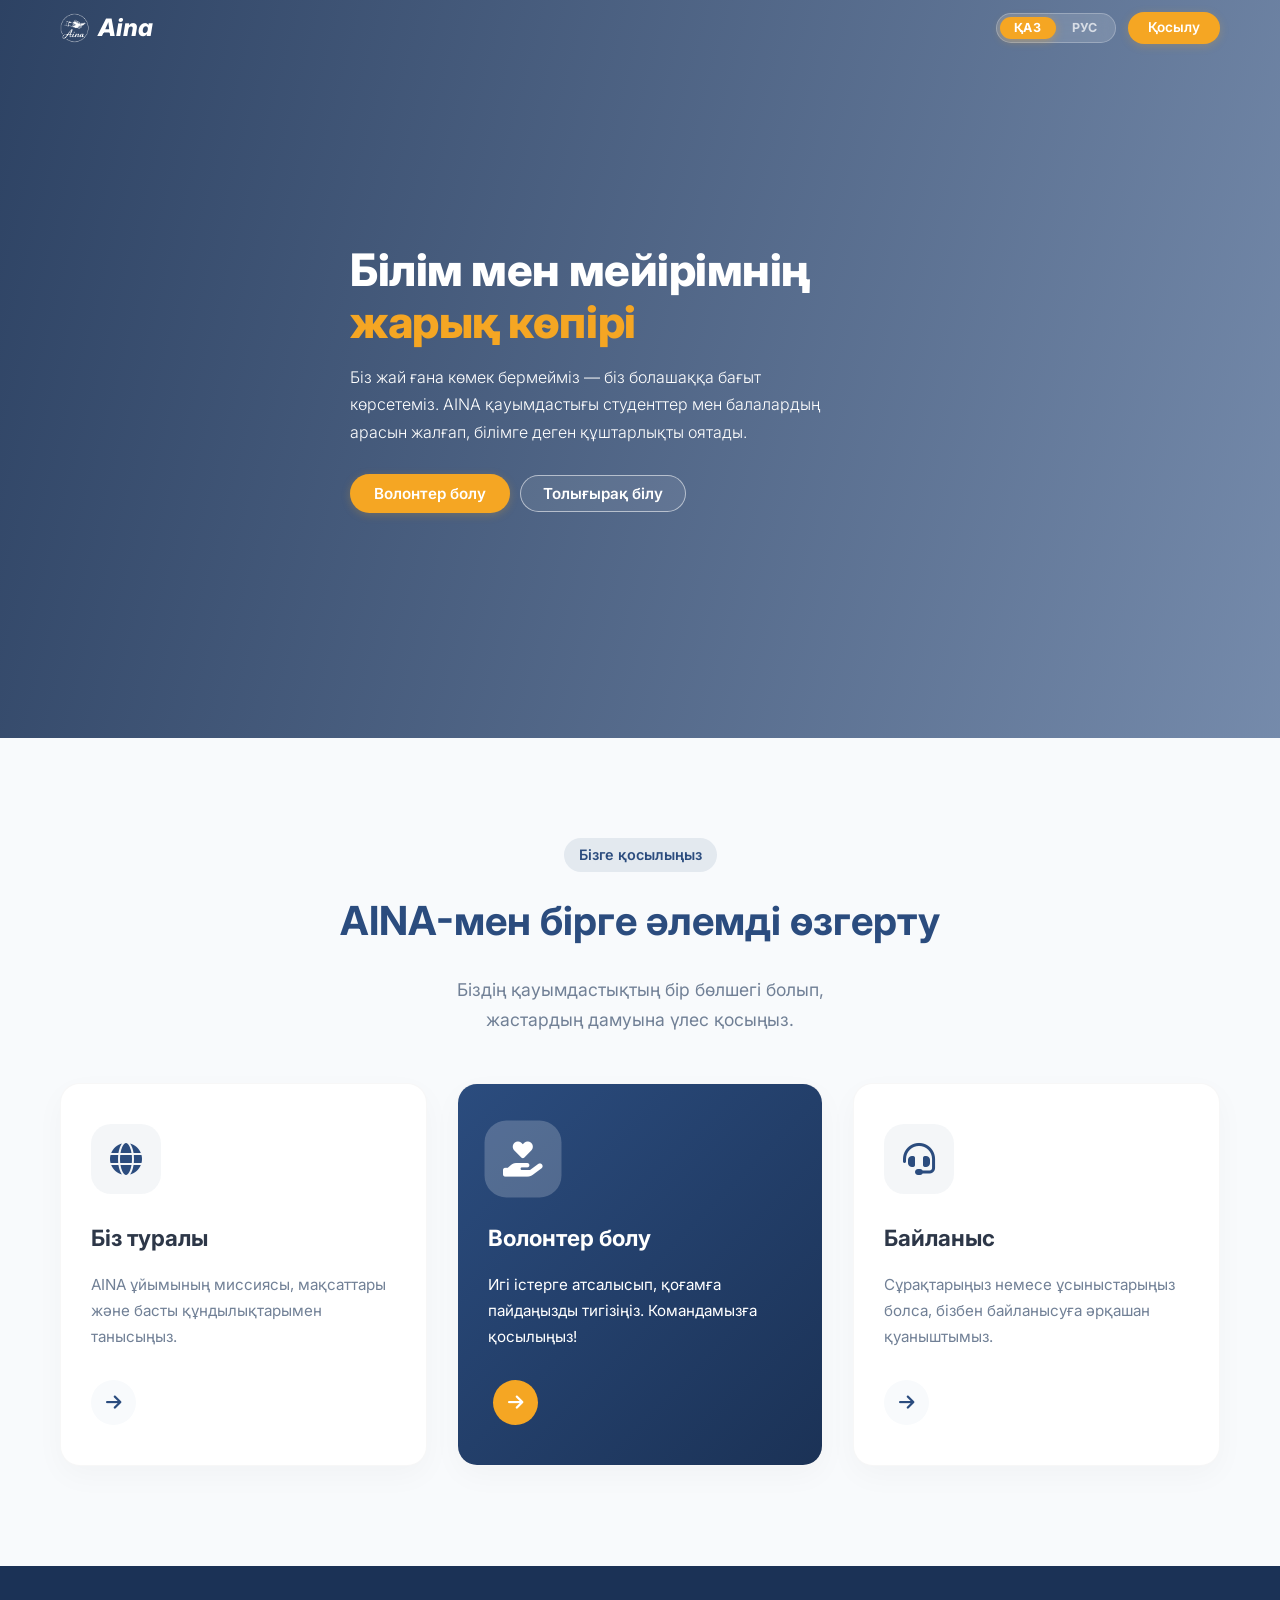
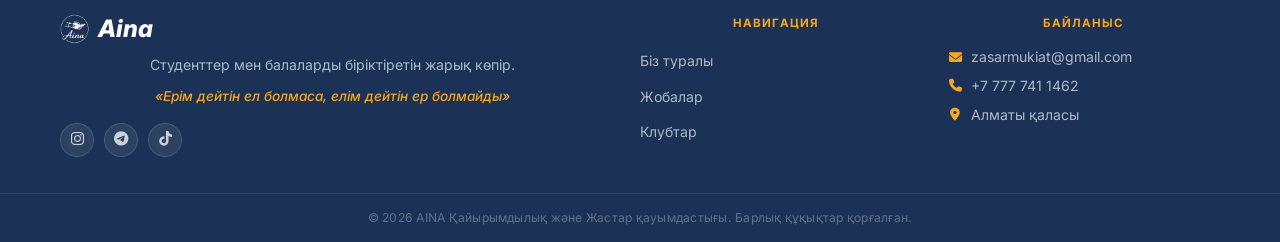
==== index.html @ e593cd96 "Add files via upload" ====
<!DOCTYPE html>
<html lang="kk">

<head>
    <meta charset="UTF-8">
    <meta name="viewport" content="width=device-width, initial-scale=1.0">
    <title>AINA | Білім мен мейірімнің жарық көпірі</title>
    <link rel="icon" type="image/png" href="aina_logo_nobg.png">
    <link rel="preconnect" href="https://fonts.googleapis.com">
    <link rel="preconnect" href="https://fonts.gstatic.com" crossorigin>
    <link href="https://fonts.googleapis.com/css2?family=Inter:wght@300;400;500;600;700;800&display=swap"
        rel="stylesheet">
    <link rel="stylesheet" href="https://cdnjs.cloudflare.com/ajax/libs/font-awesome/6.4.0/css/all.min.css">
    <link rel="stylesheet" href="style.css">
</head>

<body>

    <!-- Navbar -->
    <nav class="navbar" id="navbar">
        <div class="container nav-content">
            <a href="#" class="logo">
                <img src="aina_logo_nobg.png" alt="AINA Logo" class="logo-img">
                <span class="logo-text">Aina</span>
            </a>

            <div class="nav-actions">
                <!-- Language Switcher -->
                <div class="lang-switcher">
                    <button class="lang-btn active" data-lang="kk">ҚАЗ</button>
                    <button class="lang-btn" data-lang="ru">РУС</button>
                </div>
                <a href="join.html" class="btn btn-primary" data-i18n="nav.join_btn">Қосылу</a>
            </div>
        </div>
    </nav>

    <!-- Hero Section -->
    <header class="hero" id="home">
        <div class="hero-overlay"></div>
        <div class="container hero-content">
            <h1 class="hero-title fade-in-up" data-i18n="index.hero_title">Білім мен мейірімнің <br> <span class="highlight">жарық көпірі</span></h1>
            <p class="hero-subtitle fade-in-up delay-1" data-i18n="index.hero_subtitle">Біз жай ғана көмек бермейміз — біз болашаққа бағыт көрсетеміз.
                AINA қауымдастығы студенттер мен балалардың арасын жалғап, білімге деген құштарлықты оятады.</p>
            <div class="hero-buttons fade-in-up delay-2">
                <a href="join.html" class="btn btn-primary btn-lg" data-i18n="index.hero_btn1">Волонтер болу</a>
                <a href="about.html" class="btn btn-outline btn-lg" data-i18n="index.hero_btn2">Толығырақ білу</a>
            </div>
        </div>
    </header>

    <!-- Main Features / Navigation Section -->
    <section class="features-section animate-on-scroll">
        <div class="container">
            <div class="section-header text-center mb-5">
                <span class="section-badge" data-i18n="index.section_badge">Бізге қосылыңыз</span>
                <h2 class="section-title" data-i18n="index.section_title">AINA-мен бірге әлемді өзгерту</h2>
                <p class="section-subtitle" data-i18n="index.section_subtitle">Біздің қауымдастықтың бір бөлшегі болып, жастардың дамуына үлес қосыңыз.</p>
            </div>
            
            <div class="cta-grid">
                <a href="about.html" class="cta-card-modern">
                    <div class="cta-modern-icon">
                        <i class="fa-solid fa-globe"></i>
                    </div>
                    <div class="cta-modern-content">
                        <h3 data-i18n="index.card1_title">Біз туралы</h3>
                        <p data-i18n="index.card1_desc">AINA ұйымының миссиясы, мақсаттары және басты құндылықтарымен танысыңыз.</p>
                    </div>
                    <div class="cta-modern-arrow">
                        <i class="fa-solid fa-arrow-right"></i>
                    </div>
                </a>

                <a href="join.html" class="cta-card-modern active">
                    <div class="cta-modern-icon">
                        <i class="fa-solid fa-hand-holding-heart"></i>
                    </div>
                    <div class="cta-modern-content">
                        <h3 data-i18n="index.card2_title">Волонтер болу</h3>
                        <p data-i18n="index.card2_desc">Игі істерге атсалысып, қоғамға пайдаңызды тигізіңіз. Командамызға қосылыңыз!</p>
                    </div>
                    <div class="cta-modern-arrow">
                        <i class="fa-solid fa-arrow-right"></i>
                    </div>
                </a>

                <a href="contact.html" class="cta-card-modern">
                    <div class="cta-modern-icon">
                        <i class="fa-solid fa-headset"></i>
                    </div>
                    <div class="cta-modern-content">
                        <h3 data-i18n="index.card3_title">Байланыс</h3>
                        <p data-i18n="index.card3_desc">Сұрақтарыңыз немесе ұсыныстарыңыз болса, бізбен байланысуға әрқашан қуаныштымыз.</p>
                    </div>
                    <div class="cta-modern-arrow">
                        <i class="fa-solid fa-arrow-right"></i>
                    </div>
                </a>
            </div>
        </div>
    </section>



    <!-- Site Footer -->
    <footer class="site-footer animate-on-scroll">
        <div class="container">
            <div class="site-footer-grid">
                <!-- Brand -->
                <div class="sf-brand">
                    <a href="index.html" class="logo">
                        <img src="aina_logo_nobg.png" alt="AINA Logo" class="logo-img" style="filter: brightness(0) invert(1);">
                        <span class="logo-text">Aina</span>
                    </a>
                    <p class="sf-desc" data-i18n="footer.desc">Студенттер мен балаларды біріктіретін жарық көпір.</p>
                    <p class="sf-motto" data-i18n="footer.motto">«Ерім дейтін ел болмаса, елім дейтін ер болмайды»</p>
                    <div class="sf-socials">
                        <a href="https://www.instagram.com/aina.narxoz/" class="sf-social-btn" target="_blank" aria-label="Instagram"><i class="fa-brands fa-instagram"></i></a>
                        <a href="https://t.me/aina_narxoz" class="sf-social-btn" target="_blank" aria-label="Telegram"><i class="fa-brands fa-telegram"></i></a>
                        <a href="#" class="sf-social-btn" target="_blank" aria-label="TikTok"><i class="fa-brands fa-tiktok"></i></a>
                    </div>
                </div>
                <!-- Navigation -->
                <div class="sf-nav">
                    <p class="sf-col-title" data-i18n="footer.nav_title">Навигация</p>
                    <ul class="sf-links">
                        <li><a href="about.html" data-i18n="footer.about">Біз туралы</a></li>
                        <li><a href="about.html#projects" data-i18n="footer.projects">Жобалар</a></li>
                        <li><a href="about.html#clubs" data-i18n="footer.clubs">Клубтар</a></li>
                    </ul>
                </div>
                <!-- Contact -->
                <div class="sf-contact">
                    <p class="sf-col-title" data-i18n="footer.contact_title">Байланыс</p>
                    <ul class="sf-contact-list">
                        <li><i class="fa-solid fa-envelope"></i><a href="mailto:zasarmukiat@gmail.com">zasarmukiat@gmail.com</a></li>
                        <li><i class="fa-solid fa-phone"></i><a href="tel:+77777411462">+7 777 741 1462</a></li>
                        <li><i class="fa-solid fa-location-dot"></i><span data-i18n="footer.city">Алматы қаласы</span></li>
                    </ul>
                </div>
            </div>
        </div>
        <div class="site-footer-bottom">
            <div class="container">
                <p data-i18n="footer.copyright">© 2026 AINA Қайырымдылық және Жастар қауымдастығы. Барлық құқықтар қорғалған.</p>
            </div>
        </div>
    </footer>

    <!-- Scripts -->
    <script src="i18n.js"></script>
    <script src="script.js"></script>
</body>

</html>
---- style.css ----
/* --- АЙНЫМАЛЫЛАР (VARIABLES) --- */
:root {
    /* Түстер / Colors */
    --primary-color: #2b4c7e;
    /* Логотиптің қою көк түсі / Dark Blue */
    --primary-light: #3f66a3;
    --primary-dark: #1b3256;

    --accent-color: #f5a623;
    /* Үміт пен Жарық түсі / Golden/Yellow */
    --accent-hover: #e0961d;

    --text-dark: #2d3748;
    --text-muted: #718096;
    --text-light: #f7fafc;

    --bg-white: #ffffff;
    --bg-light: #f8fafc;
    --bg-dark: #1a202c;

    /* Шрифтер / Typography */
    --font-main: 'Inter', sans-serif;

    /* Анимациялар / Transitions */
    --transition-fast: 0.2s ease-in-out;
    --transition-normal: 0.3s ease-in-out;
    --transition-slow: 0.5s ease-in-out;

    /* Көлеңкелер / Shadows */
    --shadow-sm: 0 2px 4px rgba(0, 0, 0, 0.05);
    --shadow-md: 0 4px 6px rgba(0, 0, 0, 0.07);
    --shadow-lg: 0 10px 15px rgba(0, 0, 0, 0.1);
    --shadow-glow: 0 0 20px rgba(245, 166, 35, 0.3);
}

/* --- НЕГІЗГІ БАПТАУЛАР (BASE STYLES) --- */
* {
    margin: 0;
    padding: 0;
    box-sizing: border-box;
}

html {
    scroll-behavior: smooth;
}

body {
    font-family: var(--font-main);
    color: var(--text-dark);
    background-color: var(--bg-white);
    line-height: 1.7;
    overflow-x: hidden;
}

/* --- ТИПОГРАФИКА ЖӘНЕ АБЗАЦТАР (TYPOGRAPHY) --- */
/* Base p: minimal. Typography is scoped per section below. */
p {
    margin-bottom: 1.2rem;
    line-height: 1.7;
}

/* Scoped editorial typography — mini-hero and section subtitles only */
.mini-hero-subtitle,
.section-subtitle {
    text-indent: 0;
    text-align: center;
    max-width: 600px;
    margin-left: auto;
    margin-right: auto;
    hyphens: manual;
}

/* About story body copy — scoped to the text column only */
.about-text>p {
    text-indent: 1.5rem;
    text-align: justify;
    hyphens: auto;
    max-width: 65ch;
    margin-left: 0;
    margin-right: auto;
}

/* Investors left-column copy */
.investors-text>p {
    text-indent: 1.5rem;
    text-align: justify;
    hyphens: auto;
    max-width: 65ch;
    margin-left: 0;
    margin-right: auto;
}

/* Card text: always clean, centered, no indent */
.value-card p,
.project-card p,
.club-feature p,
.stat-box p,
.motto-box p,
.role-card p,
.site-footer p,
.site-footer-bottom p {
    text-indent: 0;
    text-align: center;
    max-width: none;
    margin-left: 0;
    margin-right: 0;
    hyphens: manual;
}

/* --- ЕРЕКШЕЛІКТЕР (TYPOGRAPHY EXCEPTIONS) --- */

a {
    text-decoration: none;
    color: inherit;
    transition: var(--transition-normal);
}

ul {
    list-style: none;
}

/* --- КОНТЕЙНЕР ЖӘНЕ УТИЛИТАЛАР --- */
.container {
    width: 100%;
    max-width: 1200px;
    margin: 0 auto;
    padding: 0 20px;
}

.text-center {
    text-align: center;
}

.text-white {
    color: white !important;
}

.mt-3 {
    margin-top: 1rem;
}

.mt-4 {
    margin-top: 1.5rem;
}

.mt-5 {
    margin-top: 3rem;
}

.mb-3 {
    margin-bottom: 1rem;
}

.mb-4 {
    margin-bottom: 1.5rem;
}

.pt-5 {
    padding-top: 4rem;
}

.pb-5 {
    padding-bottom: 4rem;
}

.d-flex {
    display: flex;
}

.justify-content-center {
    justify-content: center;
}

.mx-auto {
    margin-left: auto;
    margin-right: auto;
}

.bg-light {
    background-color: var(--bg-light);
}

.border-top {
    border-top: 1px solid rgba(255, 255, 255, 0.1);
}

/* --- БАТЫРМАЛАР (BUTTONS) --- */
.btn {
    display: inline-flex;
    align-items: center;
    padding: 9px 20px;
    border-radius: 50px;
    font-size: 0.92rem;
    font-weight: 600;
    cursor: pointer;
    transition: var(--transition-normal);
    border: 2px solid transparent;
    line-height: 1;
    white-space: nowrap;
}

/* Large variant used only in hero */
.btn-lg {
    padding: 10px 22px;
    font-size: 0.95rem;
}

/* Hero outline: thinner, lighter */
.hero .btn-lg.btn-outline {
    border-width: 1px;
    background: rgba(255, 255, 255, 0.08);
    color: white;
    border-color: rgba(255, 255, 255, 0.55);
    backdrop-filter: blur(4px);
}

.hero .btn-lg.btn-outline:hover {
    background: rgba(255, 255, 255, 0.18);
    border-color: white;
}

.btn-primary {
    background-color: var(--accent-color);
    color: white;
    box-shadow: 0 2px 8px rgba(245, 166, 35, 0.25);
}

.btn-primary:hover {
    background-color: var(--accent-hover);
    transform: translateY(-1px);
    box-shadow: 0 4px 14px rgba(245, 166, 35, 0.35);
}

.btn:disabled {
    opacity: 0.7;
    cursor: not-allowed;
    transform: none !important;
    box-shadow: none !important;
}

.btn-outline {
    background-color: transparent;
    color: var(--primary-color);
    border-color: var(--primary-color);
}

.btn-outline:hover {
    background-color: var(--primary-color);
    color: white;
}

/* Default hero outline (overridden by .hero .btn-lg.btn-outline above) */
.hero .btn-outline {
    color: white;
    border-color: rgba(255, 255, 255, 0.55);
}

.hero .btn-outline:hover {
    background-color: rgba(255, 255, 255, 0.15);
    color: white;
    border-color: white;
}

/* ============================================
   NAVBAR — compact, premium
   ============================================ */
.navbar {
    position: fixed;
    top: 0;
    left: 0;
    width: 100%;
    padding: 12px 0;
    z-index: 1000;
    transition: background 0.3s ease, padding 0.3s ease, box-shadow 0.3s ease;
    background-color: transparent;
}

.navbar.scrolled {
    background: rgba(255, 255, 255, 0.96);
    backdrop-filter: blur(12px);
    -webkit-backdrop-filter: blur(12px);
    padding: 8px 0;
    box-shadow: 0 2px 16px rgba(0, 0, 0, 0.08);
}

.nav-content {
    display: flex;
    justify-content: space-between;
    align-items: center;
}

.logo {
    display: flex;
    align-items: center;
    gap: 8px;
    text-decoration: none;
}

.logo-img {
    height: 30px;
    width: auto;
    filter: brightness(0) invert(1);
    transition: filter 0.3s ease;
}

.logo-text {
    font-size: 1.5rem;
    font-weight: 800;
    font-style: italic;
    color: white;
    transition: color 0.3s ease;
    line-height: 1;
}

.navbar.scrolled .logo-img {
    filter: none;
}

.navbar.scrolled .logo-text {
    color: var(--primary-color);
}

/* Navbar CTA button — tighter than hero buttons */
.nav-actions .btn {
    padding: 7px 18px;
    font-size: 0.85rem;
}

.nav-actions {
    display: flex;
    align-items: center;
    gap: 12px;
}

/* ============================================
   LANGUAGE SWITCHER — pill toggle
   ============================================ */
.lang-switcher {
    display: flex;
    align-items: center;
    background: rgba(255, 255, 255, 0.15);
    border: 1px solid rgba(255, 255, 255, 0.25);
    border-radius: 50px;
    padding: 3px;
    gap: 2px;
    backdrop-filter: blur(8px);
    -webkit-backdrop-filter: blur(8px);
    transition: background var(--transition-normal), border-color var(--transition-normal);
}

.lang-btn {
    padding: 5px 14px;
    border: none;
    border-radius: 50px;
    font-size: 0.78rem;
    font-weight: 700;
    letter-spacing: 0.04em;
    cursor: pointer;
    background: transparent;
    color: rgba(255, 255, 255, 0.7);
    transition: all var(--transition-fast);
    line-height: 1;
    white-space: nowrap;
    font-family: var(--font-main);
}

.lang-btn:hover {
    color: white;
    background: rgba(255, 255, 255, 0.15);
}

.lang-btn.active {
    background: var(--accent-color);
    color: white;
    box-shadow: 0 2px 8px rgba(245, 166, 35, 0.4);
}

/* Scrolled navbar (light background, dark text) */
.navbar.scrolled .lang-switcher {
    background: rgba(0, 0, 0, 0.04);
    border-color: rgba(0, 0, 0, 0.12);
    backdrop-filter: none;
}

.navbar.scrolled .lang-btn {
    color: var(--text-muted);
}

.navbar.scrolled .lang-btn:hover {
    color: var(--text-dark);
    background: rgba(0, 0, 0, 0.05);
}

.navbar.scrolled .lang-btn.active {
    background: var(--accent-color);
    color: white;
    box-shadow: 0 2px 6px rgba(245, 166, 35, 0.3);
}

/* Sub-page navbar initially transparent over dark mini-hero */
.sub-nav .lang-switcher {
    background: rgba(255, 255, 255, 0.15);
    border-color: rgba(255, 255, 255, 0.25);
}

.sub-nav .lang-btn {
    color: rgba(255, 255, 255, 0.7);
}

.sub-nav .lang-btn:hover {
    color: white;
    background: rgba(255, 255, 255, 0.15);
}

.sub-nav .lang-btn.active {
    background: var(--accent-color);
    color: white;
    box-shadow: 0 2px 8px rgba(245, 166, 35, 0.4);
}

/* Sub-page navbar when scrolled (light background, dark text) */
.navbar.scrolled .sub-nav .lang-switcher,
.navbar.scrolled.sub-nav .lang-switcher {
    background: rgba(0, 0, 0, 0.04);
    border-color: rgba(0, 0, 0, 0.12);
}

.navbar.scrolled .sub-nav .lang-btn,
.navbar.scrolled.sub-nav .lang-btn {
    color: var(--text-muted);
}

.navbar.scrolled .sub-nav .lang-btn:hover,
.navbar.scrolled.sub-nav .lang-btn:hover {
    color: var(--text-dark);
    background: rgba(0, 0, 0, 0.05);
}

.navbar.scrolled .sub-nav .lang-btn.active,
.navbar.scrolled.sub-nav .lang-btn.active {
    background: var(--accent-color);
    color: white;
    box-shadow: 0 2px 6px rgba(245, 166, 35, 0.3);
}

/* ============================================
   HERO — tight, editorial, premium
   ============================================ */
.hero {
    height: 82vh;
    min-height: 520px;
    background: linear-gradient(135deg, var(--primary-dark), var(--primary-light));
    background-image: url('https://images.unsplash.com/photo-1488521787991-ed7bbaae773c?auto=format&fit=crop&q=80&w=1920');
    background-size: cover;
    background-position: center 25%;
    position: relative;
    display: flex;
    align-items: center;
}

.hero-overlay {
    position: absolute;
    inset: 0;
    background: linear-gradient(105deg,
            rgba(27, 50, 86, 0.92) 0%,
            rgba(43, 76, 126, 0.65) 100%);
}

.hero-content {
    position: relative;
    z-index: 10;
    color: white;
    max-width: 620px;
    padding-top: 20px;
}

.hero-title {
    font-size: 2.8rem;
    font-weight: 800;
    line-height: 1.15;
    margin-bottom: 16px;
    letter-spacing: -0.01em;
}

.hero-title .highlight {
    color: var(--accent-color);
}

.hero-subtitle {
    font-size: 1rem;
    font-weight: 300;
    line-height: 1.7;
    margin-bottom: 28px;
    opacity: 0.85;
    text-indent: 0;
    text-align: left;
    max-width: 480px;
    hyphens: manual;
}

.hero-buttons {
    display: flex;
    align-items: center;
    gap: 10px;
    flex-wrap: wrap;
}


/* --- СЕКЦИЯ ТАҚЫРЫПТАРЫ --- */
.section-badge {
    display: inline-block;
    padding: 5px 15px;
    background-color: rgba(43, 76, 126, 0.1);
    color: var(--primary-color);
    border-radius: 20px;
    font-size: 0.9rem;
    font-weight: 600;
    margin-bottom: 15px;
}

.section-title {
    font-size: 2.5rem;
    color: var(--primary-color);
    margin-bottom: 20px;
}

.section-subtitle {
    color: var(--text-muted);
    font-size: 1.1rem;
    max-width: 600px;
    margin: 0 auto;
    text-indent: 0;
    text-align: center;
    text-wrap: balance;
}

/* Section padding is controlled per-section, not globally.
   Individual sections set their own spacing via inline style
   or scoped classes below. */





/* --- АНИМАЦИЯЛАР (ANIMATIONS) --- */
.fade-in-up {
    opacity: 0;
    transform: translateY(30px);
    animation: fadeInUp 0.8s ease forwards;
}

.slide-in-left {
    opacity: 0;
    transform: translateX(-50px);
    transition: opacity 0.8s ease, transform 0.8s ease;
}

.slide-in-right {
    opacity: 0;
    transform: translateX(50px);
    transition: opacity 0.8s ease, transform 0.8s ease;
}

.in-view {
    opacity: 1;
    transform: translate(0);
}

.delay-1 {
    animation-delay: 0.2s;
}

.delay-2 {
    animation-delay: 0.4s;
}

@keyframes fadeInUp {
    to {
        opacity: 1;
        transform: translateY(0);
    }
}

/* --- PREMIUM UI COMPONENTS --- */
.glass-card {
    background: rgba(255, 255, 255, 0.7);
    backdrop-filter: blur(10px);
    -webkit-backdrop-filter: blur(10px);
    border: 1px solid rgba(255, 255, 255, 0.4);
    border-radius: 20px;
    transition: all var(--transition-normal);
}

.glass-card:hover {
    box-shadow: 0 0 25px rgba(245, 166, 35, 0.4);
    border-color: rgba(245, 166, 35, 0.5);
    transform: translateY(-5px);
}

/* Base override for rounded corners and glass hover */
.value-card,
.project-card,
.stat-box {
    border-radius: 20px;
    background: rgba(255, 255, 255, 0.85);
    backdrop-filter: blur(10px);
    border: 1px solid rgba(0, 0, 0, 0.05);
}

.value-card:hover,
.project-card:hover,
.stat-box:hover {
    box-shadow: 0 0 25px rgba(245, 166, 35, 0.4);
    border-color: rgba(245, 166, 35, 0.6);
}

/* --- ABOUT TOP GRID (Story + Image) --- */
.about-top-grid {
    display: grid;
    grid-template-columns: 1fr 1fr;
    gap: 50px;
    align-items: center;
    margin-bottom: 50px;
}

@media (max-width: 992px) {
    .about-top-grid {
        grid-template-columns: 1fr;
    }
}

.about-image img {
    width: 100%;
    border-radius: 20px;
    box-shadow: var(--shadow-lg);
    display: block;
}

/* --- VALUES GRID (2x2 desktop, 1 col mobile) --- */
.about-values {
    display: grid;
    grid-template-columns: repeat(2, 1fr);
    gap: 30px;
    margin-top: 60px;
}

@media (max-width: 768px) {
    .about-values {
        grid-template-columns: 1fr;
    }
}

.value-card {
    padding: 40px 36px;
    display: flex;
    flex-direction: column;
    align-items: center;
    text-align: center;
    border-radius: 20px;
    background: rgba(255, 255, 255, 0.85);
    border: 1px solid rgba(0, 0, 0, 0.05);
    transition: all var(--transition-normal);
}

.value-card h4 {
    font-size: 1.25rem;
    font-weight: 700;
    color: var(--primary-color);
    margin-bottom: 12px;
}

.value-card p {
    font-size: 0.97rem;
    color: var(--text-muted);
    line-height: 1.65;
    max-width: 280px;
    margin: 0 auto;
}

.value-icon {
    font-size: 2.5rem;
    color: var(--primary-color);
    margin-bottom: 20px;
}

/* --- PROJECTS GRID (3-column desktop, 1 col mobile) --- */
.projects-grid {
    display: grid;
    grid-template-columns: repeat(3, 1fr);
    gap: 30px;
    margin-top: 40px;
}

@media (max-width: 992px) {
    .projects-grid {
        grid-template-columns: 1fr;
    }
}

.project-card {
    background: white;
    padding: 40px 30px;
    border-radius: 20px;
    box-shadow: var(--shadow-md);
    transition: var(--transition-normal);
    text-align: center;
    display: flex;
    flex-direction: column;
    align-items: center;
    position: relative;
    overflow: hidden;
}

.project-card::before {
    content: '';
    position: absolute;
    top: 0;
    left: 0;
    width: 100%;
    height: 4px;
    background-color: var(--primary-color);
    transform: scaleX(0);
    transform-origin: left;
    transition: var(--transition-normal);
}

.project-card:hover::before {
    transform: scaleX(1);
}

.project-card:hover {
    transform: translateY(-8px);
    box-shadow: var(--shadow-lg);
}

.project-card h3 {
    color: var(--primary-color);
    font-size: 1.2rem;
    margin-bottom: 12px;
}

.project-card p {
    font-size: 0.95rem;
    color: var(--text-muted);
    line-height: 1.7;
    max-width: 280px;
    margin: 0 auto;
}

.project-icon {
    width: 70px;
    height: 70px;
    background-color: rgba(43, 76, 126, 0.07);
    border-radius: 50%;
    display: flex;
    align-items: center;
    justify-content: center;
    font-size: 2rem;
    color: var(--primary-color);
    margin: 0 auto 20px;
    transition: var(--transition-normal);
}

.project-card:hover .project-icon {
    background-color: var(--primary-color);
    color: white;
}

/* --- CLUBS SECTION --- */
.clubs {
    background: linear-gradient(135deg, var(--primary-color), var(--primary-dark));
    position: relative;
    overflow: hidden;
    padding: 100px 0;
}

.clubs::before {
    content: '';
    position: absolute;
    width: 300px;
    height: 300px;
    background-color: rgba(255, 255, 255, 0.05);
    border-radius: 50%;
    top: -100px;
    left: -100px;
}

.clubs::after {
    content: '';
    position: absolute;
    width: 400px;
    height: 400px;
    background-color: rgba(255, 255, 255, 0.05);
    border-radius: 50%;
    bottom: -150px;
    right: -100px;
}

.clubs-content {
    position: relative;
    z-index: 2;
    max-width: 900px;
    margin: 0 auto;
}

.clubs-icon {
    font-size: 4rem;
    color: var(--accent-color);
    display: block;
    margin: 0 auto 20px;
}

.clubs-content .section-title {
    color: white;
}

.clubs-content>p,
.clubs-content .fade-text {
    color: rgba(255, 255, 255, 0.85);
    text-indent: 0;
    text-align: center;
    max-width: 680px;
    margin: 0 auto 40px;
    line-height: 1.7;
}

/* --- CLUBS GRID (3-col desktop) --- */
.clubs-grid {
    display: grid;
    grid-template-columns: repeat(3, 1fr);
    gap: 24px;
    margin-bottom: 40px;
    text-align: center;
}

@media (max-width: 768px) {
    .clubs-grid {
        grid-template-columns: 1fr;
    }
}

.club-feature {
    padding: 30px;
    background: rgba(255, 255, 255, 0.1);
    border: 1px solid rgba(255, 255, 255, 0.2);
    border-radius: 20px;
    color: white;
    box-shadow: 0 4px 10px rgba(0, 0, 0, 0.2);
    display: flex;
    flex-direction: column;
    align-items: center;
    text-align: center;
    transition: all var(--transition-normal);
}

.club-feature h4 {
    margin-bottom: 12px;
    font-size: 1.1rem;
    color: var(--accent-color);
}

.club-feature p {
    color: rgba(255, 255, 255, 0.85);
    font-size: 0.93rem;
    line-height: 1.6;
    max-width: 240px;
    margin: 0 auto;
}

.club-feature:hover {
    background: rgba(255, 255, 255, 0.18);
    box-shadow: 0 0 25px rgba(245, 166, 35, 0.4);
    transform: translateY(-4px);
}

/* --- INVESTORS SECTION --- */
.investors {
    background-color: white;
    padding: 100px 0;
}

.investors-grid {
    display: grid;
    grid-template-columns: 1fr 1fr;
    gap: 60px;
    align-items: start;
}

@media (max-width: 992px) {
    .investors-grid {
        grid-template-columns: 1fr;
    }
}

.investors-text .section-title {
    color: var(--primary-color);
}

.benefits-list {
    list-style: none;
    margin-top: 20px;
}

.benefits-list li {
    margin-bottom: 16px;
    display: flex;
    align-items: flex-start;
    gap: 14px;
    color: var(--text-dark);
    font-size: 0.97rem;
    line-height: 1.6;
}

.benefits-list i {
    color: var(--primary-color);
    font-size: 1.1rem;
    margin-top: 3px;
    flex-shrink: 0;
}

/* Stats 2x2 grid */
.stats-wrapper {
    display: grid;
    grid-template-columns: 1fr 1fr;
    gap: 20px;
}

@media (max-width: 576px) {
    .stats-wrapper {
        grid-template-columns: repeat(2, minmax(0, 1fr));
        gap: 12px;
        margin-top: 24px;
    }
}

.stat-box {
    background-color: var(--bg-light);
    padding: 30px 20px;
    border-radius: 20px;
    text-align: center;
    border: 1px solid rgba(0, 0, 0, 0.05);
    transition: var(--transition-normal);
}

.stat-box:hover {
    background-color: var(--primary-color);
}

.stat-number {
    font-size: 3rem;
    font-weight: 800;
    color: var(--primary-color);
    line-height: 1;
    margin-bottom: 10px;
    transition: var(--transition-normal);
}

.stat-label {
    color: var(--text-muted);
    font-weight: 500;
    font-size: 0.9rem;
    transition: var(--transition-normal);
}

.stat-box:hover .stat-number,
.stat-box:hover .stat-label {
    color: white;
}

/* --- ANIMATIONS --- */
.animate-on-scroll {
    opacity: 0;
    transform: translateY(40px);
    transition: opacity 0.8s ease-out, transform 0.8s ease-out;
}

.animate-on-scroll.in-view {
    opacity: 1;
    transform: translateY(0);
}




/* --- RESPONSIVE OVERRIDES --- */
@media (max-width: 992px) {
    .hero-title {
        font-size: 2.2rem;
    }

    .investors-grid {
        grid-template-columns: 1fr;
    }

    .stats-wrapper {
        margin-top: 40px;
    }

    .projects-grid {
        grid-template-columns: 1fr;
    }

    .clubs-grid {
        grid-template-columns: 1fr;
    }
}

@media (max-width: 768px) {
    .nav-links {
        display: none;
        position: absolute;
        top: 100%;
        left: 0;
        width: 100%;
        background-color: white;
        flex-direction: column;
        gap: 0;
        box-shadow: var(--shadow-md);
    }

    .nav-links.active {
        display: flex;
    }

    .nav-links>a,
    .dropdown {
        padding: 15px 20px;
        color: var(--text-dark) !important;
        width: 100%;
        border-bottom: 1px solid rgba(0, 0, 0, 0.05);
    }

    .mobile-menu-btn {
        display: block;
    }

    .hero-title {
        font-size: 1.8rem;
    }

    .hero-subtitle {
        font-size: 0.9rem;
        max-width: 100%;
    }

    .stats-wrapper {
        grid-template-columns: repeat(2, minmax(0, 1fr));
    }
}

/* ============================================
   HOME FEATURES / CTA GRID
   ============================================ */
.mb-5 {
    margin-bottom: 3rem;
}

.features-section {
    padding: 100px 0;
    background-color: var(--bg-light);
    position: relative;
}

.cta-grid {
    display: grid;
    grid-template-columns: repeat(3, 1fr);
    gap: 30px;
}

@media (max-width: 992px) {
    .cta-grid {
        grid-template-columns: 1fr;
        max-width: 600px;
        margin: 0 auto;
    }
}

.cta-card-modern {
    background: white;
    border-radius: 20px;
    padding: 40px 30px;
    text-decoration: none;
    display: flex;
    flex-direction: column;
    position: relative;
    overflow: hidden;
    box-shadow: 0 10px 30px rgba(0, 0, 0, 0.03);
    border: 1px solid rgba(0, 0, 0, 0.03);
    transition: all 0.4s cubic-bezier(0.165, 0.84, 0.44, 1);
    z-index: 1;
}

.cta-card-modern::before {
    content: '';
    position: absolute;
    top: 0;
    left: 0;
    width: 100%;
    height: 100%;
    background: linear-gradient(135deg, var(--primary-color), var(--primary-dark));
    opacity: 0;
    z-index: -1;
    transition: opacity 0.4s ease;
}

.cta-card-modern:hover {
    transform: translateY(-10px);
    box-shadow: 0 20px 40px rgba(27, 50, 86, 0.15);
}

.cta-card-modern:hover::before,
.cta-card-modern.active::before {
    opacity: 1;
}

.cta-modern-icon {
    width: 70px;
    height: 70px;
    background: rgba(43, 76, 126, 0.05);
    border-radius: 20px;
    display: flex;
    align-items: center;
    justify-content: center;
    font-size: 2rem;
    color: var(--primary-color);
    margin-bottom: 25px;
    transition: all 0.4s ease;
}

.cta-card-modern:hover .cta-modern-icon,
.cta-card-modern.active .cta-modern-icon {
    background: rgba(255, 255, 255, 0.2);
    color: white;
    transform: scale(1.1);
}

.cta-modern-content h3 {
    font-size: 1.4rem;
    color: var(--text-dark);
    margin-bottom: 15px;
    font-weight: 700;
    transition: color 0.4s ease;
}

.cta-modern-content p {
    font-size: 0.95rem;
    color: var(--text-muted);
    line-height: 1.7;
    margin-bottom: 30px;
    text-indent: 0;
    text-align: left;
    transition: color 0.4s ease;
}

.cta-card-modern:hover .cta-modern-content h3,
.cta-card-modern:hover .cta-modern-content p,
.cta-card-modern.active .cta-modern-content h3,
.cta-card-modern.active .cta-modern-content p {
    color: white;
}

.cta-modern-arrow {
    margin-top: auto;
    width: 45px;
    height: 45px;
    border-radius: 50%;
    background: var(--bg-light);
    display: flex;
    align-items: center;
    justify-content: center;
    color: var(--primary-color);
    font-size: 1.1rem;
    transition: all 0.4s ease;
}

.cta-card-modern:hover .cta-modern-arrow,
.cta-card-modern.active .cta-modern-arrow {
    background: var(--accent-color);
    color: white;
    transform: translateX(5px);
}

/* --- MULTI-PAGE STYLES --- */
.sub-page {
    background-color: var(--bg-light);
}

/* Mini Hero - for inner pages only */
.mini-hero {
    height: 42vh;
    min-height: 380px;
    background: linear-gradient(135deg, var(--primary-dark), var(--primary-light));
    background-size: cover;
    background-position: center;
    position: relative;
    display: flex;
    align-items: center;
    justify-content: center;
    text-align: center;
    padding-top: 50px;
    margin-bottom: -40px;
}

/* Per-page hero images */
.mini-hero--about {
    background-image: url('https://images.unsplash.com/photo-1509062522246-3755977927d7?auto=format&fit=crop&q=80&w=1920');
}

.mini-hero--join {
    background-image: url('https://images.unsplash.com/photo-1556484687-30636164638b?auto=format&fit=crop&q=80&w=1920');
}

.mini-hero--contact {
    background-image: url('https://images.unsplash.com/photo-1521791136064-7986c2920216?auto=format&fit=crop&q=80&w=1920');
}

.mini-hero-overlay {
    position: absolute;
    inset: 0;
    background: linear-gradient(to bottom, rgba(27, 50, 86, 0.9), rgba(43, 76, 126, 0.75));
}

.mini-hero-content {
    position: relative;
    z-index: 10;
    color: white;
    max-width: 750px;
    padding: 0 20px;
}

.mini-hero-title {
    font-size: 2.6rem;
    font-weight: 800;
    margin-bottom: 12px;
    line-height: 1.2;
}

.mini-hero-subtitle {
    font-size: 1.1rem;
    font-weight: 300;
    opacity: 0.85;
    text-indent: 0;
    text-align: center;
    text-wrap: balance;
    margin: 0 auto;
}

@media (max-width: 768px) {
    .mini-hero-title {
        font-size: 2.2rem;
    }
}

.sub-nav {
    display: flex;
    justify-content: space-between;
    align-items: center;
}

.back-btn {
    font-size: 1rem;
    font-weight: 500;
    color: white;
    display: flex;
    align-items: center;
    gap: 8px;
    text-decoration: none;
    transition: var(--transition-normal);
}

.navbar.scrolled .back-btn {
    color: var(--primary-color);
}

.back-btn:hover {
    color: var(--accent-color) !important;
}

.centered-logo {
    position: absolute;
    left: 50%;
    transform: translateX(-50%);
}

/* Editorial Content Styles */
.page-content {
    max-width: 800px;
    margin: 0 auto;
    padding: 20px 20px 60px;
    position: relative;
    z-index: 20;
}

.editorial-section {
    display: flex;
    flex-direction: column;
    gap: 30px;
}

.editorial-block {
    background: white;
    padding: 40px 50px;
    border-radius: 20px;
    box-shadow: var(--shadow-md);
    border: 1px solid rgba(0, 0, 0, 0.03);
    transition: var(--transition-normal);
}

.editorial-block:hover {
    box-shadow: var(--shadow-lg);
    transform: translateY(-2px);
}

.editorial-block h2 {
    color: var(--primary-color);
    font-size: 1.6rem;
    margin-bottom: 20px;
    position: relative;
    padding-bottom: 15px;
}

.editorial-block h2::after {
    content: '';
    position: absolute;
    bottom: 0;
    left: 0;
    width: 50px;
    height: 3px;
    background-color: var(--accent-color);
    border-radius: 2px;
}

.editorial-block p {
    font-size: 1.1rem;
    color: var(--text-dark);
    line-height: 1.8;
    margin-bottom: 0;
    text-align: left;
}

.mission-block {
    background: linear-gradient(135deg, var(--primary-color), var(--primary-dark));
    color: white;
    text-align: center;
}

.mission-block h2 {
    color: var(--accent-color);
}

.mission-block h2::after {
    left: 50%;
    transform: translateX(-50%);
    background-color: white;
}

.mission-block p {
    color: rgba(255, 255, 255, 0.95);
    font-size: 1.3rem;
    font-weight: 500;
    text-indent: 0;
    text-align: center;
}

@media (max-width: 768px) {
    .editorial-block {
        padding: 30px 25px;
    }
}

/* --- UTILITIES --- */
.pt-0 {
    padding-top: 0 !important;
}

.hidden {
    display: none !important;
}

/* --- ROLE SELECTOR --- */
.role-selector {
    display: grid;
    grid-template-columns: 1fr 1fr;
    gap: 15px;
    margin-bottom: 25px;
}

.role-card {
    border: 2px solid var(--bg-light);
    border-radius: 15px;
    padding: 20px;
    text-align: center;
    cursor: pointer;
    transition: var(--transition-normal);
    background: var(--bg-light);
}

.role-card:hover {
    border-color: rgba(15, 76, 129, 0.3);
}

.role-card.active {
    border-color: var(--primary-color);
    background: rgba(15, 76, 129, 0.05);
}

.role-icon {
    font-size: 1.8rem;
    color: var(--primary-color);
    margin-bottom: 10px;
}

.role-card h4 {
    color: var(--text-dark);
    font-size: 1.1rem;
    margin-bottom: 5px;
}

.role-card p {
    font-size: 0.85rem;
    color: var(--text-muted);
    margin: 0;
    text-indent: 0;
    text-align: center;
}

/* --- REGISTRATION FORM --- */
.reg-form {
    display: flex;
    flex-direction: column;
    gap: 15px;
}

.form-group {
    display: flex;
    flex-direction: column;
    gap: 5px;
}

.form-group label {
    font-size: 0.9rem;
    font-weight: 600;
    color: var(--primary-color);
}

.form-group input,
.form-group textarea {
    width: 100%;
    padding: 12px 15px;
    border: 1px solid rgba(0, 0, 0, 0.1);
    border-radius: 10px;
    font-family: var(--font-main);
    font-size: 1rem;
    background: var(--bg-light);
    transition: var(--transition-fast);
}

.form-group input:focus,
.form-group textarea:focus {
    outline: none;
    border-color: var(--primary-color);
    box-shadow: 0 0 0 3px rgba(15, 76, 129, 0.1);
    background: white;
}

.btn-submit {
    width: 100%;
    margin-top: 10px;
    padding: 15px;
    font-size: 1.1rem;
}

.form-hint {
    text-align: center;
    font-size: 0.85rem;
    color: var(--text-muted);
    margin: 0;
    text-indent: 0;
}

/* --- SUCCESS STATE --- */
.success-state {
    text-align: center;
    padding: 30px 0;
    display: flex;
    flex-direction: column;
    align-items: center;
    gap: 15px;
}

.success-icon {
    font-size: 4rem;
    color: #10b981;
    /* Green */
    margin-bottom: 10px;
}

.success-state h3 {
    font-size: 1.8rem;
    color: var(--text-dark);
}

.success-state p {
    color: var(--text-muted);
    text-indent: 0;
    text-align: center;
    margin-bottom: 15px;
}

@media (max-width: 768px) {
    .role-selector {
        grid-template-columns: 1fr;
    }
}

/* --- CONTACT ACTION BLOCKS --- */
.contact-action-block {
    display: flex;
    align-items: center;
    padding: 20px;
    border: 1px solid rgba(0, 0, 0, 0.05);
    border-radius: 15px;
    background: var(--bg-light);
    gap: 15px;
    margin-bottom: 15px;
}

.contact-action-block:last-child {
    margin-bottom: 0;
}

.contact-action-icon {
    font-size: 2rem;
    color: var(--primary-color);
    width: 50px;
    height: 50px;
    display: flex;
    align-items: center;
    justify-content: center;
    background: white;
    border-radius: 50%;
    box-shadow: var(--shadow-sm);
    flex-shrink: 0;
}

.contact-action-info {
    flex-grow: 1;
}

.contact-action-info h4 {
    color: var(--text-dark);
    margin-bottom: 5px;
    font-size: 1.1rem;
}

.contact-action-info p {
    margin: 0;
    color: var(--text-muted);
    font-size: 0.85rem;
    text-indent: 0;
    text-align: left;
}

.contact-action-btn {
    white-space: nowrap;
    padding: 10px 20px;
    font-size: 0.95rem;
}

@media (max-width: 576px) {
    .contact-action-block {
        flex-direction: column;
        text-align: center;
    }

    .contact-action-info p {
        text-align: center;
    }

    .contact-action-btn {
        width: 100%;
        margin-top: 10px;
    }
}



/* ============================================
   SITE FOOTER — shared premium 3-column footer
   ============================================ */
.site-footer {
    background-color: var(--primary-dark);
    color: white;
    padding: 48px 0 0;
}

.site-footer-grid {
    display: grid;
    grid-template-columns: 2fr 1fr 1fr;
    gap: 36px;
    padding-bottom: 36px;
}

@media (max-width: 900px) {
    .site-footer-grid {
        grid-template-columns: 1fr 1fr;
        gap: 28px;
    }
}

@media (max-width: 600px) {
    .site-footer-grid {
        grid-template-columns: 1fr;
        gap: 28px;
    }
}

/* Column 1 — Brand */
.sf-brand .logo-text {
    color: white;
}

.sf-desc {
    margin-top: 10px;
    font-size: 0.88rem;
    color: rgba(255, 255, 255, 0.65);
    line-height: 1.6;
    text-indent: 0;
    text-align: left;
    max-width: 280px;
    margin-bottom: 0;
}

.sf-motto {
    margin-top: 10px;
    font-style: italic;
    color: var(--accent-color);
    font-weight: 500;
    font-size: 0.85rem;
    line-height: 1.5;
    max-width: 280px;
    text-indent: 0;
    text-align: left;
    margin-bottom: 0;
}

/* Social icon row */
.sf-socials {
    display: flex;
    gap: 10px;
    margin-top: 16px;
}

.sf-social-btn {
    width: 34px;
    height: 34px;
    border-radius: 50%;
    background: rgba(255, 255, 255, 0.08);
    border: 1px solid rgba(255, 255, 255, 0.12);
    display: flex;
    align-items: center;
    justify-content: center;
    color: rgba(255, 255, 255, 0.75);
    font-size: 0.92rem;
    text-decoration: none;
    transition: all 0.2s ease;
}

.sf-social-btn:hover {
    background: var(--accent-color);
    border-color: var(--accent-color);
    transform: translateY(-2px);
    box-shadow: 0 4px 12px rgba(245, 166, 35, 0.3);
    color: white;
}

/* Column 2 & 3 — Nav / Contact */
.sf-col-title {
    font-size: 0.72rem;
    font-weight: 700;
    color: var(--accent-color);
    margin-bottom: 14px;
    letter-spacing: 0.1em;
    text-transform: uppercase;
}

.sf-links {
    list-style: none;
    display: flex;
    flex-direction: column;
    gap: 8px;
    margin: 0;
    padding: 0;
}

.sf-links a {
    color: rgba(255, 255, 255, 0.65);
    font-size: 0.88rem;
    text-decoration: none;
    transition: color 0.2s ease, padding-left 0.2s ease;
    display: inline-block;
}

.sf-links a:hover {
    color: var(--accent-color);
    padding-left: 3px;
}

.sf-contact-list {
    display: flex;
    flex-direction: column;
    gap: 9px;
    list-style: none;
    margin: 0;
    padding: 0;
}

.sf-contact-list li {
    display: flex;
    align-items: center;
    gap: 9px;
    color: rgba(255, 255, 255, 0.65);
    font-size: 0.88rem;
    line-height: 1.4;
}

.sf-contact-list i {
    color: var(--accent-color);
    width: 14px;
    font-size: 0.82rem;
    text-align: center;
    flex-shrink: 0;
}

.sf-contact-list a {
    color: rgba(255, 255, 255, 0.65);
    text-decoration: none;
    transition: color 0.2s ease;
}

.sf-contact-list a:hover {
    color: var(--accent-color);
}

/* Bottom bar */
.site-footer-bottom {
    border-top: 1px solid rgba(255, 255, 255, 0.08);
    padding: 14px 0;
    text-align: center;
}

.site-footer-bottom p {
    font-size: 0.76rem;
    color: rgba(255, 255, 255, 0.3);
    text-indent: 0;
    text-align: center;
    margin: 0;
    letter-spacing: 0.02em;
}

/* --- ABOUT MODERN UPGRADES --- */
.modern-image-wrapper {
    position: relative;
    z-index: 1;
}

.modern-image-wrapper::before {
    content: '';
    position: absolute;
    top: -20px;
    left: -20px;
    right: 20px;
    bottom: 20px;
    background: linear-gradient(135deg, var(--accent-color), var(--primary-light));
    border-radius: 20px;
    z-index: -1;
    opacity: 0.3;
    filter: blur(20px);
}

.modern-image-wrapper img {
    border-radius: 20px;
    box-shadow: 0 20px 40px rgba(0, 0, 0, 0.15);
    position: relative;
    z-index: 2;
    width: 100%;
}

.floating-badge {
    position: absolute;
    bottom: -20px;
    right: -20px;
    background: rgba(255, 255, 255, 0.9);
    backdrop-filter: blur(10px);
    padding: 15px 25px;
    border-radius: 15px;
    box-shadow: 0 10px 25px rgba(0, 0, 0, 0.1);
    display: flex;
    align-items: center;
    gap: 10px;
    z-index: 3;
    border: 1px solid rgba(255, 255, 255, 0.5);
    animation: float 6s ease-in-out infinite;
}

.floating-badge i {
    color: var(--accent-color);
    font-size: 1.5rem;
}

.floating-badge span {
    font-weight: 700;
    color: var(--primary-color);
    font-size: 1rem;
}

@keyframes float {
    0% {
        transform: translateY(0px);
    }

    50% {
        transform: translateY(-10px);
    }

    100% {
        transform: translateY(0px);
    }
}

.modern-motto {
    position: relative;
    padding: 30px;
    margin-top: 30px;
    border-radius: 20px;
    background: linear-gradient(135deg, rgba(255, 255, 255, 0.9), rgba(255, 255, 255, 0.6));
    box-shadow: 0 10px 30px rgba(0, 0, 0, 0.05);
    border: 1px solid rgba(255, 255, 255, 0.8);
    border-left: 5px solid var(--accent-color);
    overflow: hidden;
}

.modern-motto::before {
    content: '\f10d';
    /* quote-left */
    font-family: "Font Awesome 6 Free";
    font-weight: 900;
    position: absolute;
    top: -10px;
    right: -10px;
    font-size: 6rem;
    color: var(--accent-color);
    opacity: 0.1;
    transform: rotate(10deg);
}

.modern-motto h3 {
    color: var(--primary-color);
    margin-bottom: 10px;
    font-size: 1.3rem;
}

.modern-motto p {
    color: var(--text-dark);
    font-style: italic;
    margin: 0;
    position: relative;
    z-index: 1;
}

.modern-value-card {
    background: white;
    padding: 40px 30px;
    border-radius: 20px;
    text-align: center;
    box-shadow: 0 10px 30px rgba(0, 0, 0, 0.03);
    border: 1px solid rgba(0, 0, 0, 0.03);
    transition: all 0.4s cubic-bezier(0.165, 0.84, 0.44, 1);
    position: relative;
    overflow: hidden;
    display: flex;
    flex-direction: column;
    align-items: center;
}

.modern-value-card:hover {
    transform: translateY(-10px);
    box-shadow: 0 20px 40px rgba(27, 50, 86, 0.1);
}

.modern-value-icon {
    width: 70px;
    height: 70px;
    background: linear-gradient(135deg, var(--primary-color), var(--primary-light));
    border-radius: 20px;
    display: flex;
    align-items: center;
    justify-content: center;
    font-size: 2rem;
    color: white;
    margin: 0 auto 20px;
    transition: all 0.4s ease;
}

.modern-value-card:hover .modern-value-icon {
    transform: rotate(10deg) scale(1.1);
    background: linear-gradient(135deg, var(--accent-color), #ffc107);
}

.modern-value-card h4 {
    font-size: 1.25rem;
    font-weight: 700;
    color: var(--primary-color);
    margin-bottom: 12px;
}

.modern-value-card p {
    font-size: 0.95rem;
    color: var(--text-muted);
    line-height: 1.65;
    margin: 0 auto;
    max-width: 280px;
}

/* --- JOIN FORM MODERN UPGRADES --- */
.modern-value-card.active {
    border-color: var(--accent-color);
    background: rgba(245, 166, 35, 0.05);
    transform: translateY(-5px);
    box-shadow: 0 15px 30px rgba(245, 166, 35, 0.15);
}

.modern-value-card.active .modern-value-icon {
    background: linear-gradient(135deg, var(--accent-color), #ffc107);
    transform: scale(1.1);
}

.modern-form .form-group input,
.modern-form .form-group textarea {
    background: rgba(255, 255, 255, 0.9);
    border: 2px solid rgba(0, 0, 0, 0.05);
    border-radius: 12px;
    padding: 15px;
    box-shadow: inset 0 2px 4px rgba(0, 0, 0, 0.02);
    transition: all 0.3s ease;
}

.modern-form .form-group input:focus,
.modern-form .form-group textarea:focus {
    border-color: var(--accent-color);
    box-shadow: 0 0 0 4px rgba(245, 166, 35, 0.15);
    background: white;
}

.modern-form .form-group label {
    margin-bottom: 8px;
    color: var(--text-dark);
    font-weight: 600;
}

/* =============================================
   MOBILE LAYOUT IMPROVEMENTS FOR CARDS
   ============================================= */
@media (max-width: 576px) {
    .container {
        padding-left: 16px;
        padding-right: 16px;
    }

    .navbar {
        padding: 8px 0;
    }

    .sub-nav {
        gap: 8px;
        min-height: 32px;
        position: relative;
        justify-content: center;
    }

    .centered-logo {
        position: absolute;
        left: 50%;
        transform: translateX(-50%);
    }

    .back-btn {
        position: absolute;
        left: 0;
        gap: 5px;
        font-size: 0.9rem;
        flex-shrink: 0;
    }

    .logo-img {
        height: 26px;
    }

    .logo-text {
        font-size: 1.32rem;
    }

    .sub-nav .lang-switcher {
        display: none;
    }

    .lang-btn {
        padding: 5px 10px;
        font-size: 0.7rem;
        letter-spacing: 0;
    }

    .mini-hero {
        min-height: 330px;
        height: 38vh;
        margin-bottom: -24px;
        padding-top: 44px;
    }

    .mini-hero-title {
        font-size: 2rem;
    }

    .mini-hero-subtitle {
        font-size: 0.94rem;
        line-height: 1.55;
    }

    .section-title {
        font-size: 1.75rem;
        line-height: 1.18;
        overflow-wrap: anywhere;
        text-wrap: balance;
    }

    .about-text>p,
    .investors-text>p {
        text-indent: 0;
        text-align: left;
        font-size: 0.95rem;
        line-height: 1.68;
    }

    .benefits-list li {
        gap: 10px;
        font-size: 0.9rem;
        line-height: 1.5;
    }

    .clubs,
    .investors {
        padding-top: 56px !important;
        padding-bottom: 56px !important;
    }

    .clubs {
        scroll-margin-top: 74px;
    }

    .clubs::before,
    .clubs::after {
        opacity: 0.55;
        transform: scale(0.72);
    }

    .clubs-icon {
        font-size: 2.4rem;
        margin-bottom: 10px;
    }

    .clubs-content .section-title {
        font-size: 1.45rem;
        line-height: 1.2;
        max-width: 300px;
        margin-left: auto;
        margin-right: auto;
        margin-bottom: 12px;
    }

    .clubs-content>p,
    .clubs-content .fade-text {
        font-size: 0.92rem;
        line-height: 1.55;
        margin-bottom: 22px;
        padding: 0 4px;
    }

    .clubs-grid {
        max-width: 300px;
        margin-left: auto;
        margin-right: auto;
        gap: 12px;
        margin-bottom: 26px;
    }

    .club-feature {
        display: grid;
        grid-template-columns: 48px minmax(0, 1fr);
        align-items: center;
        column-gap: 14px;
        row-gap: 4px;
        padding: 16px;
        border-radius: 16px;
        text-align: left;
        background: rgba(255, 255, 255, 0.11);
        border-color: rgba(255, 255, 255, 0.18);
        box-shadow: 0 10px 24px rgba(15, 34, 60, 0.18);
        min-width: 0;
    }

    .club-feature>i {
        grid-row: span 2;
        width: 48px;
        height: 48px;
        display: flex;
        align-items: center;
        justify-content: center;
        margin: 0 !important;
        border-radius: 14px;
        background: rgba(245, 166, 35, 0.14);
        font-size: 1.55rem !important;
    }

    .club-feature h4 {
        margin: 0;
        font-size: 1rem;
        line-height: 1.25;
        min-width: 0;
        overflow-wrap: anywhere;
    }

    .club-feature p {
        max-width: none;
        margin: 0;
        font-size: 0.83rem;
        line-height: 1.45;
        text-align: left;
        min-width: 0;
        overflow-wrap: anywhere;
    }

    .stats-wrapper {
        max-width: 300px;
        margin-left: auto;
        margin-right: auto;
    }

    .stat-box {
        position: relative;
        min-height: 108px;
        padding: 16px 10px 14px;
        border-radius: 16px;
        display: flex;
        flex-direction: column;
        justify-content: center;
        overflow: hidden;
        box-shadow: 0 10px 28px rgba(27, 50, 86, 0.07);
    }

    .stat-box::before {
        content: '';
        position: absolute;
        top: 0;
        left: 18px;
        right: 18px;
        height: 3px;
        border-radius: 0 0 999px 999px;
        background: var(--accent-color);
        opacity: 0.75;
    }

    .stat-number {
        font-size: clamp(2rem, 11vw, 2.7rem);
        margin-bottom: 7px;
    }

    .stat-label {
        font-size: 0.78rem;
        line-height: 1.25;
        max-width: 12ch;
        margin: 0 auto;
    }

    /* Make CTA cards horizontal on mobile */
    .cta-card-modern {
        flex-direction: row;
        align-items: center;
        padding: 20px;
        text-align: left;
    }
    .cta-modern-icon {
        margin-bottom: 0;
        margin-right: 15px;
        width: 50px;
        height: 50px;
        font-size: 1.5rem;
        flex-shrink: 0;
    }
    .cta-modern-content {
        flex-grow: 1;
    }
    .cta-modern-content h3 {
        font-size: 1.1rem;
        margin-bottom: 5px;
    }
    .cta-modern-content p {
        font-size: 0.85rem;
        margin-bottom: 0;
    }
    .cta-modern-arrow {
        margin-top: 0;
        margin-left: 10px;
        width: 35px;
        height: 35px;
        font-size: 1rem;
        flex-shrink: 0;
    }

    /* Make Modern Value cards horizontal on mobile */
    .modern-value-card {
        display: grid;
        grid-template-columns: 50px 1fr;
        grid-template-rows: auto auto;
        column-gap: 15px;
        row-gap: 5px;
        align-items: center;
        padding: 20px;
        text-align: left;
    }
    .modern-value-icon {
        grid-row: span 2;
        margin: 0;
        width: 50px;
        height: 50px;
        font-size: 1.5rem;
    }
    .modern-value-card h4 {
        font-size: 1.1rem;
        margin: 0;
        align-self: end;
    }
    .modern-value-card p {
        font-size: 0.85rem;
        margin: 0;
        align-self: start;
    }
}

/* Specific overrides for contact page cards to keep whatsapp green */
.whatsapp-icon {
    color: #25D366;
    background: rgba(37, 211, 102, 0.1) !important;
}
.cta-card-modern.contact-method-card:hover .whatsapp-icon {
    background: #25D366 !important;
    color: white;
}
.cta-card-modern.contact-method-card {
    text-align: center;
    align-items: center;
}
@media (max-width: 576px) {
    .cta-card-modern.contact-method-card {
        text-align: left;
        align-items: center;
    }
}

/* =============================================
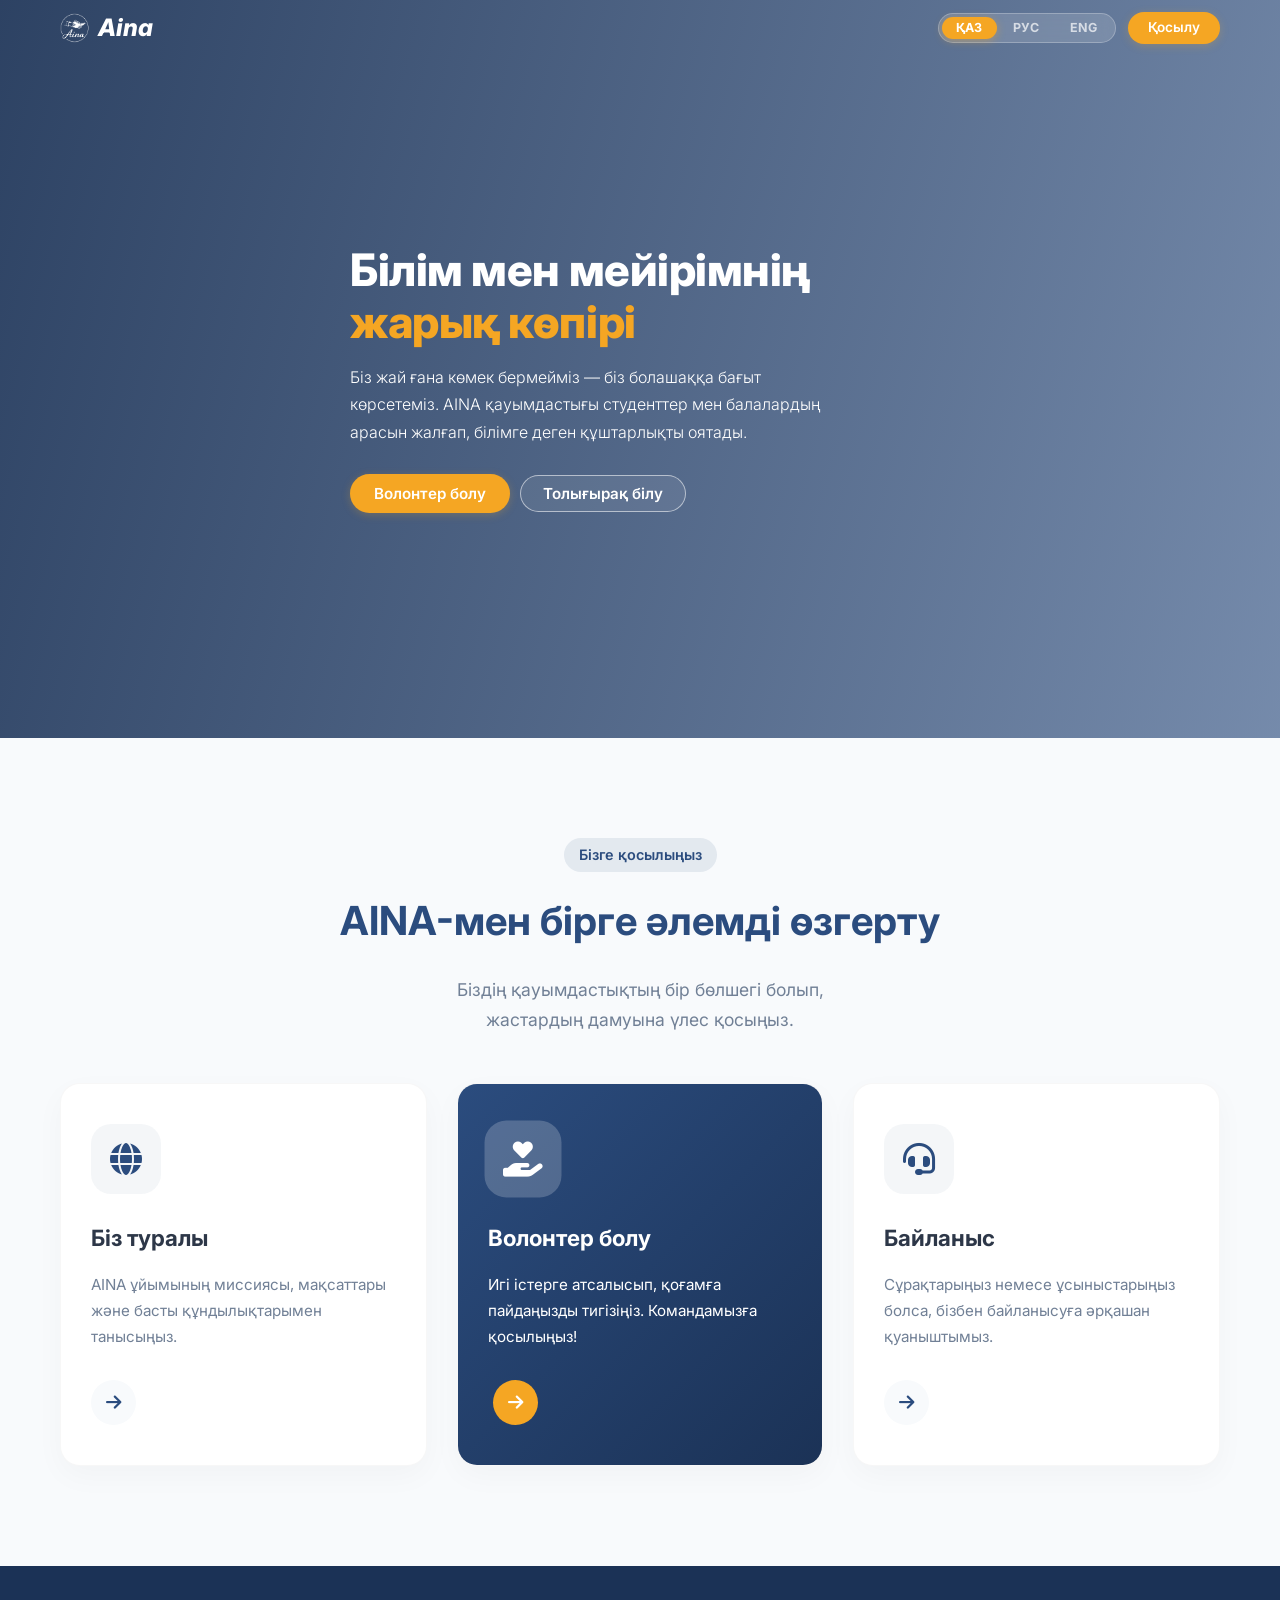
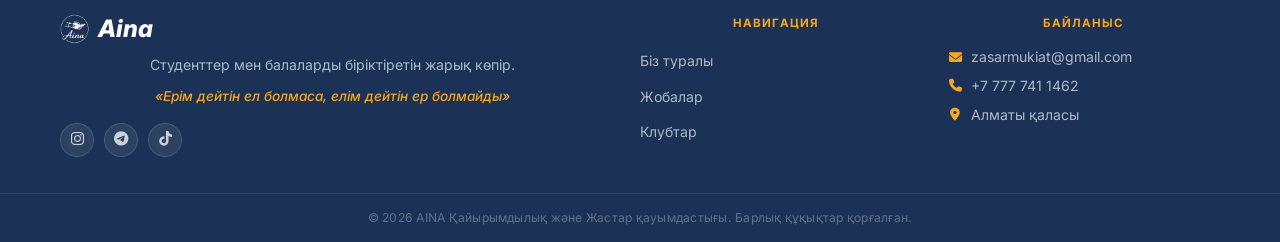
==== commit be9e99ac: "Update website" ====
--- a/index.html
+++ b/index.html
@@ -29,6 +29,7 @@
                 <div class="lang-switcher">
                     <button class="lang-btn active" data-lang="kk">ҚАЗ</button>
                     <button class="lang-btn" data-lang="ru">РУС</button>
+                    <button class="lang-btn" data-lang="en">ENG</button>
                 </div>
                 <a href="join.html" class="btn btn-primary" data-i18n="nav.join_btn">Қосылу</a>
             </div>
@@ -153,4 +154,4 @@
     <script src="script.js"></script>
 </body>
 
-</html>+</html>
--- a/style.css
+++ b/style.css
@@ -1444,7 +1444,8 @@
 }
 
 .form-group input,
-.form-group textarea {
+.form-group textarea,
+.form-group select {
     width: 100%;
     padding: 12px 15px;
     border: 1px solid rgba(0, 0, 0, 0.1);
@@ -1456,7 +1457,8 @@
 }
 
 .form-group input:focus,
-.form-group textarea:focus {
+.form-group textarea:focus,
+.form-group select:focus {
     outline: none;
     border-color: var(--primary-color);
     box-shadow: 0 0 0 3px rgba(15, 76, 129, 0.1);
@@ -1936,7 +1938,8 @@
 }
 
 .modern-form .form-group input,
-.modern-form .form-group textarea {
+.modern-form .form-group textarea,
+.modern-form .form-group select {
     background: rgba(255, 255, 255, 0.9);
     border: 2px solid rgba(0, 0, 0, 0.05);
     border-radius: 12px;
@@ -1946,7 +1949,8 @@
 }
 
 .modern-form .form-group input:focus,
-.modern-form .form-group textarea:focus {
+.modern-form .form-group textarea:focus,
+.modern-form .form-group select:focus {
     border-color: var(--accent-color);
     box-shadow: 0 0 0 4px rgba(245, 166, 35, 0.15);
     background: white;
